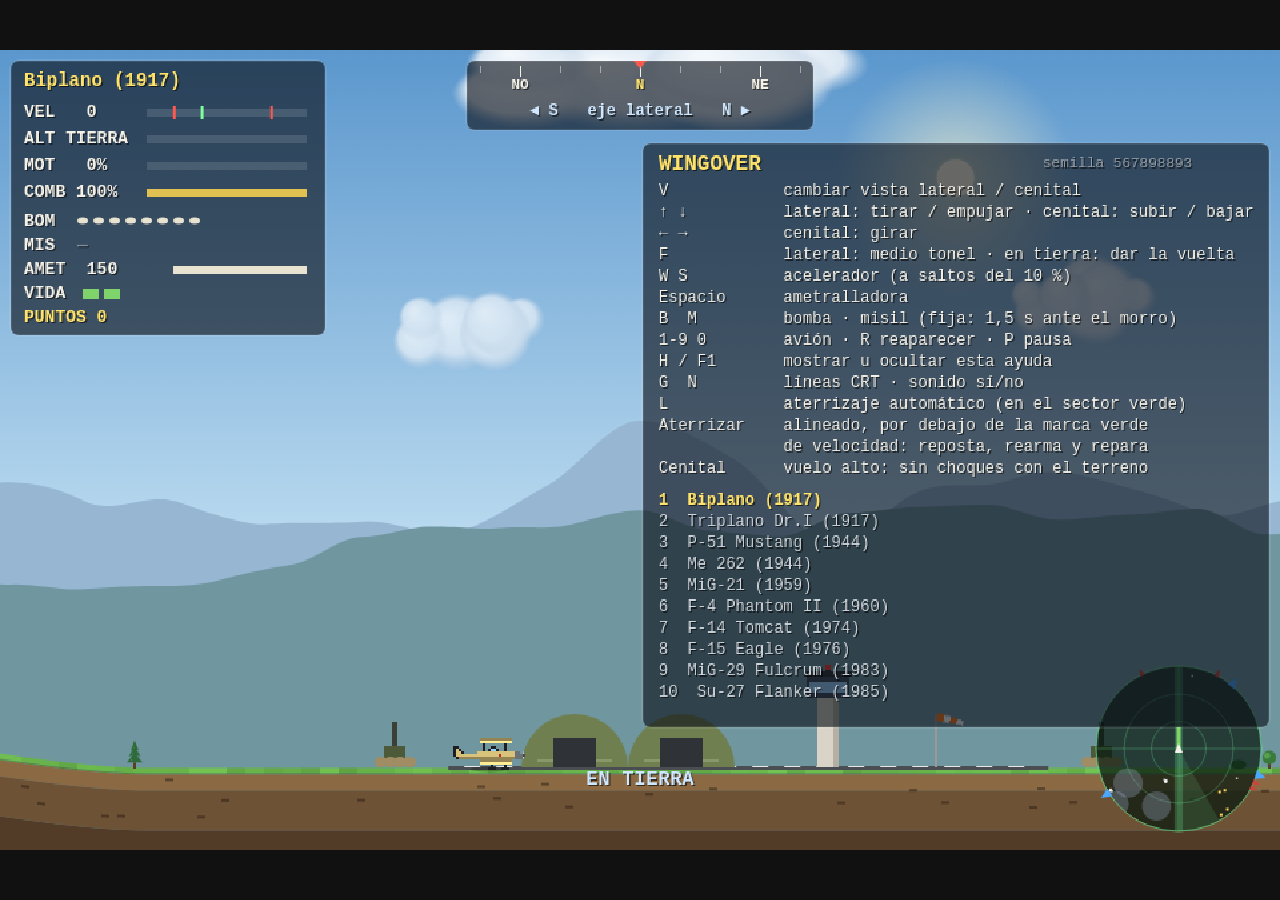
==== wingover/index.html @ 5e741e2a "Deploy Wingover 8c9486f916155c48c1ea925ad4bce26c95c24d15 Danwave/Wingover@8c9486f916155c48c1ea925ad4" ====
<!doctype html>
<html lang="es">
  <head>
    <meta charset="UTF-8" />
    <meta name="viewport" content="width=device-width, initial-scale=1.0" />
    <title>Wingover</title>
    <style>
      html, body { margin: 0; height: 100%; background: #111; }
      body { display: flex; align-items: center; justify-content: center; }
      canvas {
        image-rendering: pixelated;
        max-width: 100vw;
        max-height: 100vh;
        aspect-ratio: 960 / 600;
        width: min(100vw, 160vh);
      }
    </style>
    <script type="module" crossorigin src="./assets/index-KfbelNF6.js"></script>
  </head>
  <body>
    <canvas id="game" width="960" height="600"></canvas>
  </body>
</html>
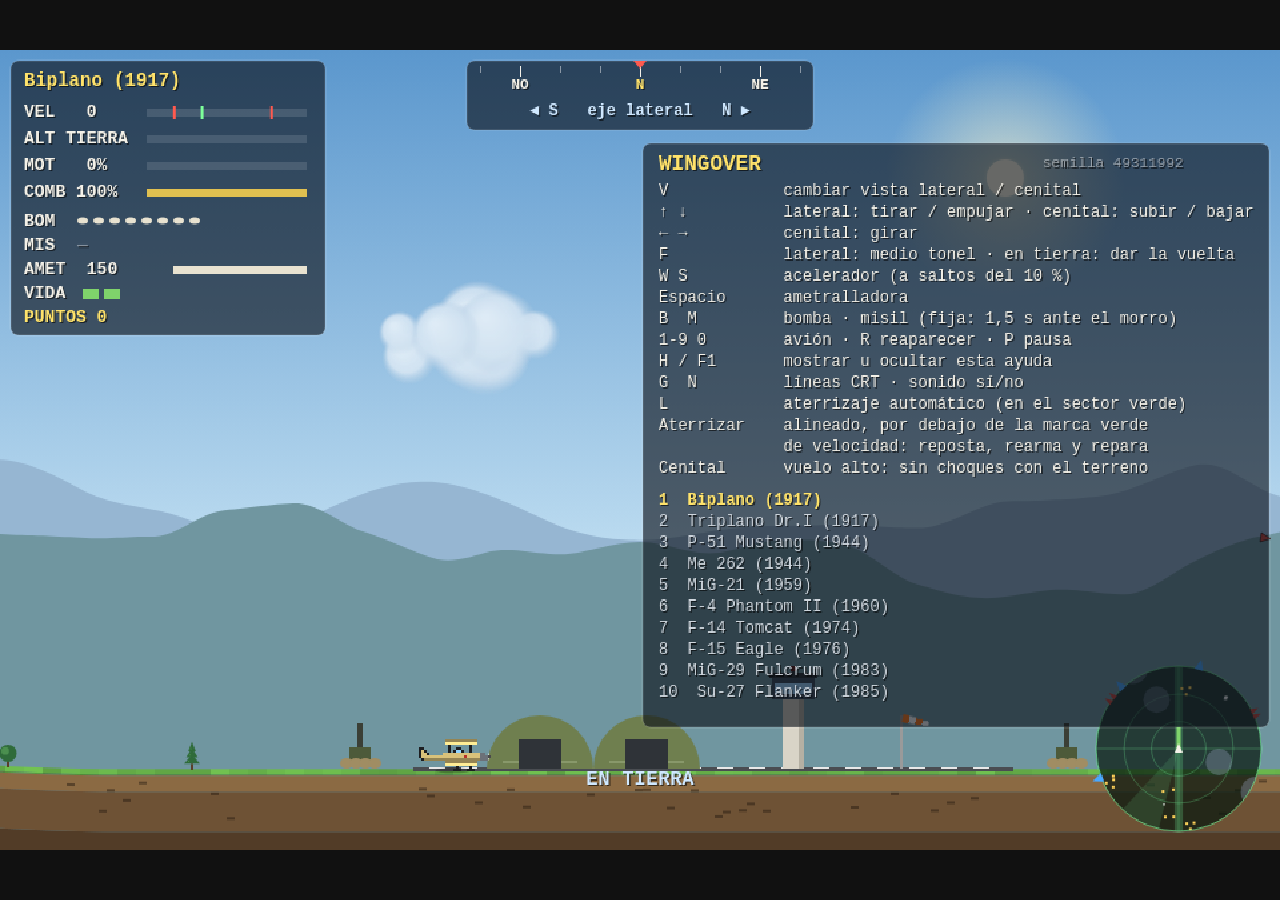
==== commit 8c9ed724: "Deploy Wingover edc41d94c60f84da12ef9b4da922efb825fbb662 Danwave/Wingover@edc41d94c60f84da12ef9b4da9" ====
--- a/wingover/index.html
+++ b/wingover/index.html
@@ -15,7 +15,7 @@
         width: min(100vw, 160vh);
       }
     </style>
-    <script type="module" crossorigin src="./assets/index-KfbelNF6.js"></script>
+    <script type="module" crossorigin src="./assets/index-B1UgqJA7.js"></script>
   </head>
   <body>
     <canvas id="game" width="960" height="600"></canvas>
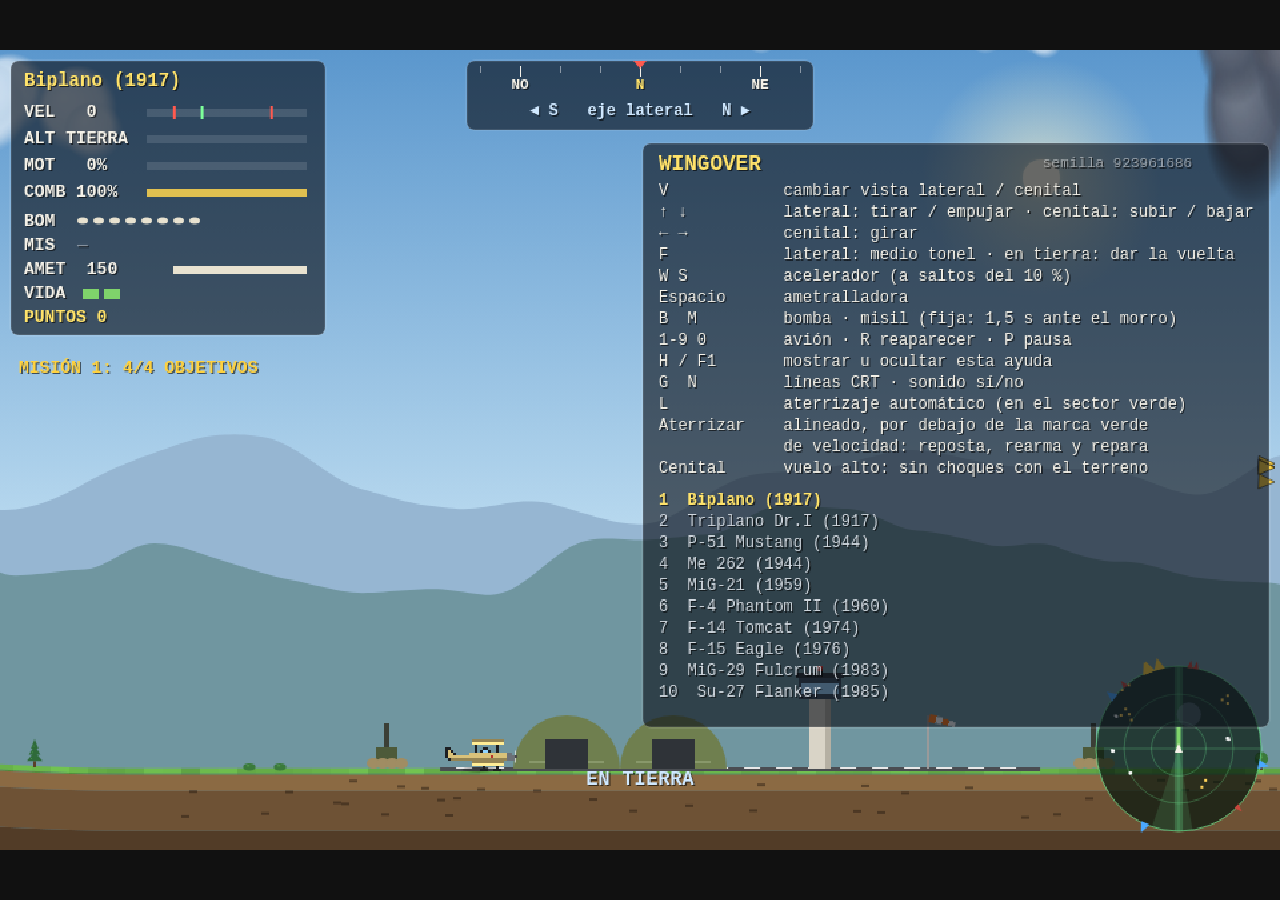
==== commit d78ed68d: "Deploy Wingover 601971fda238fb4e435165faf75a4b828de4789e Danwave/Wingover@601971fda238fb4e435165faf7" ====
--- a/wingover/index.html
+++ b/wingover/index.html
@@ -15,7 +15,7 @@
         width: min(100vw, 160vh);
       }
     </style>
-    <script type="module" crossorigin src="./assets/index-B1UgqJA7.js"></script>
+    <script type="module" crossorigin src="./assets/index-q5rBPvZj.js"></script>
   </head>
   <body>
     <canvas id="game" width="960" height="600"></canvas>
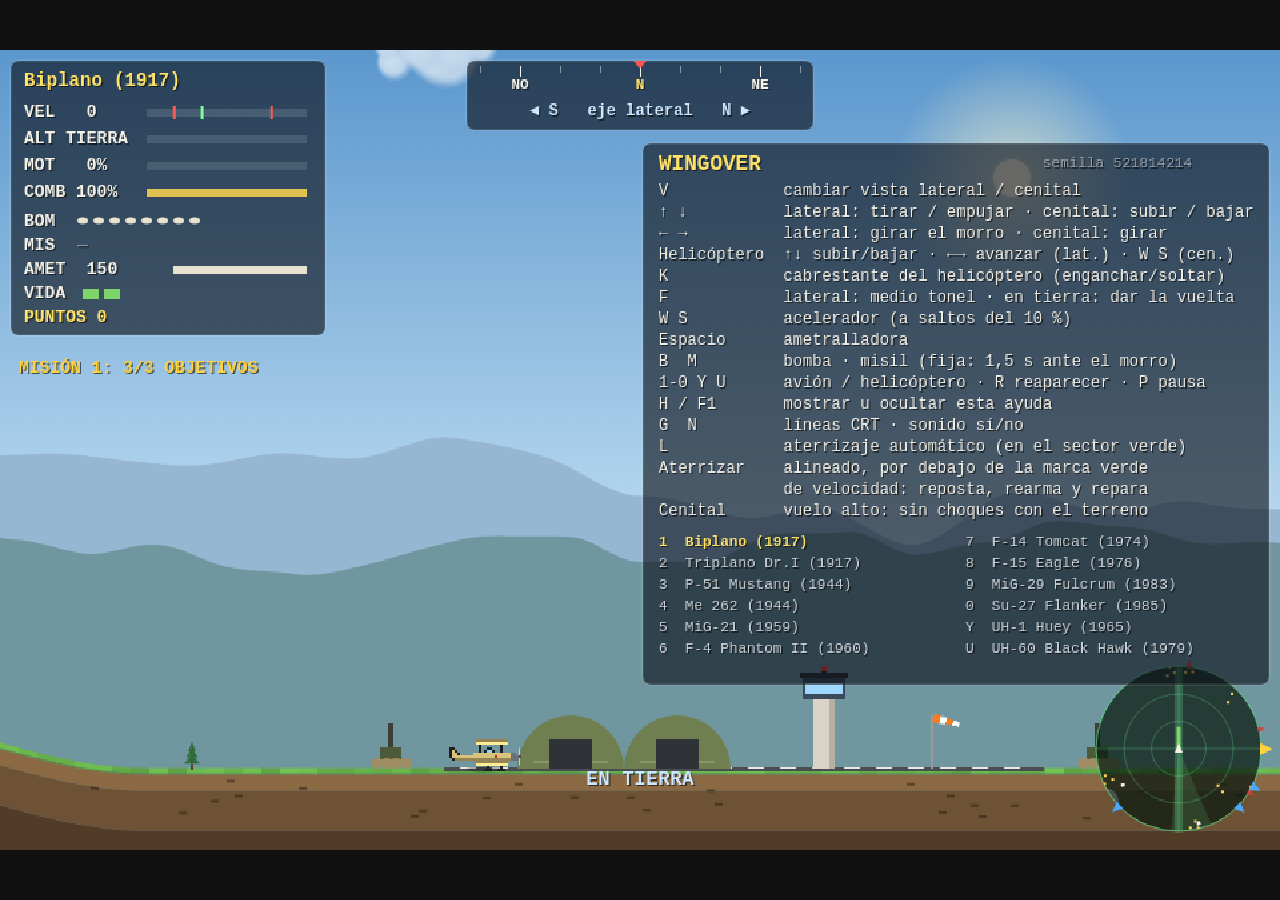
==== commit d0578006: "Deploy Wingover 65eafe3de0462bfe26acb1b0101639fc8eea6ba3 Danwave/Wingover@65eafe3de0462bfe26acb1b010" ====
--- a/wingover/index.html
+++ b/wingover/index.html
@@ -15,7 +15,7 @@
         width: min(100vw, 160vh);
       }
     </style>
-    <script type="module" crossorigin src="./assets/index-q5rBPvZj.js"></script>
+    <script type="module" crossorigin src="./assets/index-BMxTwXnp.js"></script>
   </head>
   <body>
     <canvas id="game" width="960" height="600"></canvas>
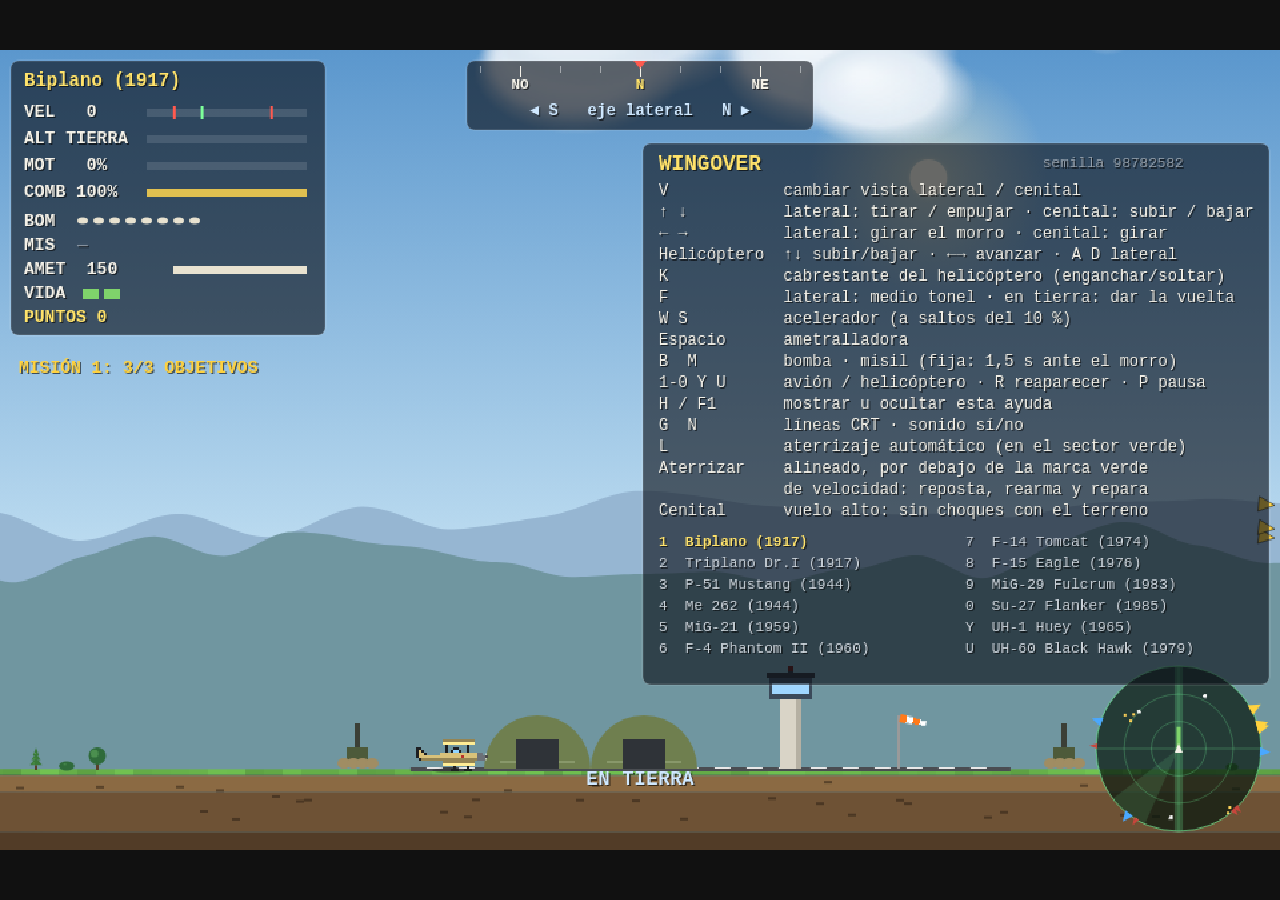
==== commit 24b168a0: "Deploy Wingover 28b5807dc640951333269444b62f859c06c55411 Danwave/Wingover@28b5807dc640951333269444b6" ====
--- a/wingover/index.html
+++ b/wingover/index.html
@@ -15,7 +15,7 @@
         width: min(100vw, 160vh);
       }
     </style>
-    <script type="module" crossorigin src="./assets/index-BMxTwXnp.js"></script>
+    <script type="module" crossorigin src="./assets/index-Bm7LqDwW.js"></script>
   </head>
   <body>
     <canvas id="game" width="960" height="600"></canvas>
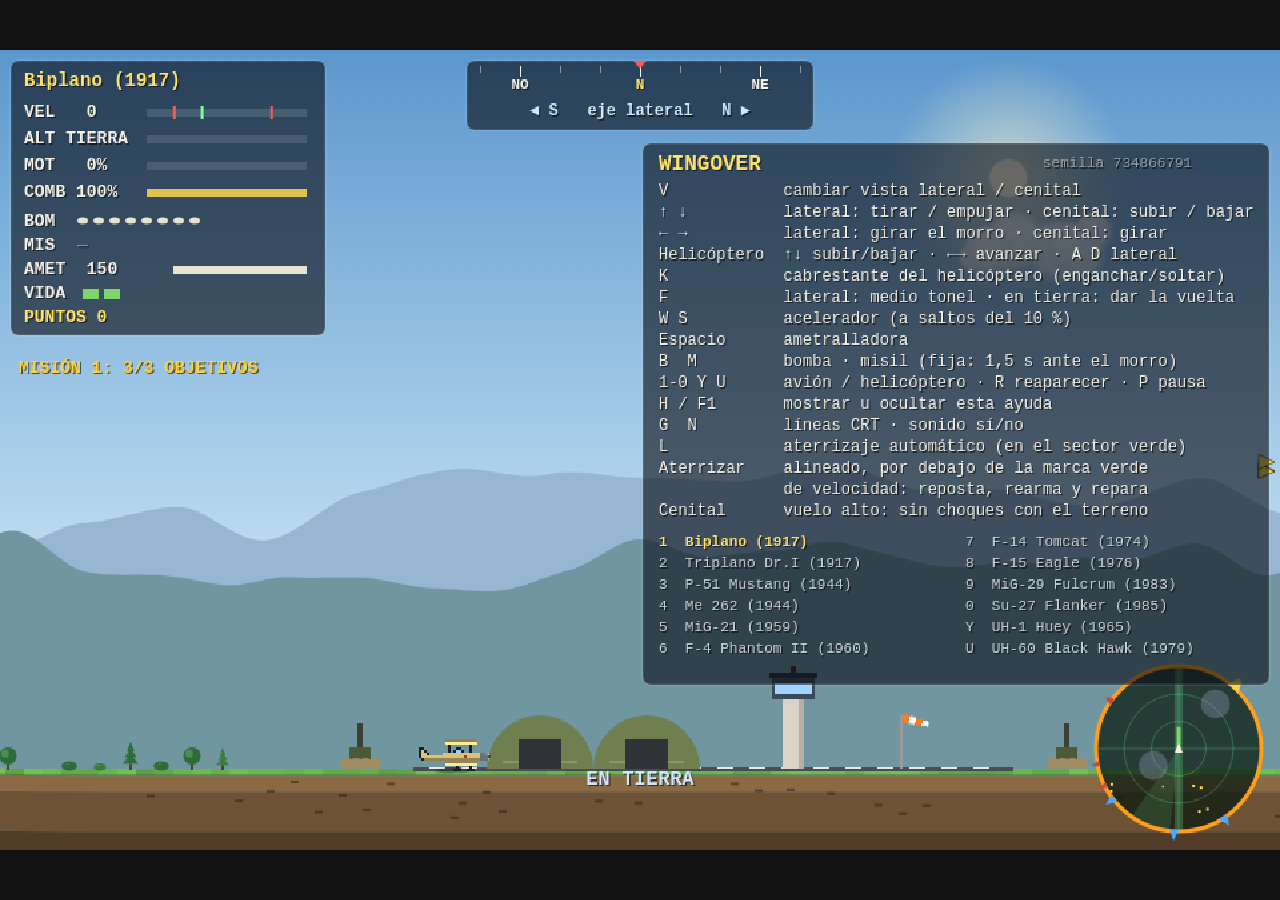
==== commit 5637046b: "Deploy Wingover 481726ae64e439113709d5856dc51aa210625f94 Danwave/Wingover@481726ae64e439113709d5856d" ====
--- a/wingover/index.html
+++ b/wingover/index.html
@@ -15,7 +15,7 @@
         width: min(100vw, 160vh);
       }
     </style>
-    <script type="module" crossorigin src="./assets/index-Bm7LqDwW.js"></script>
+    <script type="module" crossorigin src="./assets/index-vlRoX_SA.js"></script>
   </head>
   <body>
     <canvas id="game" width="960" height="600"></canvas>
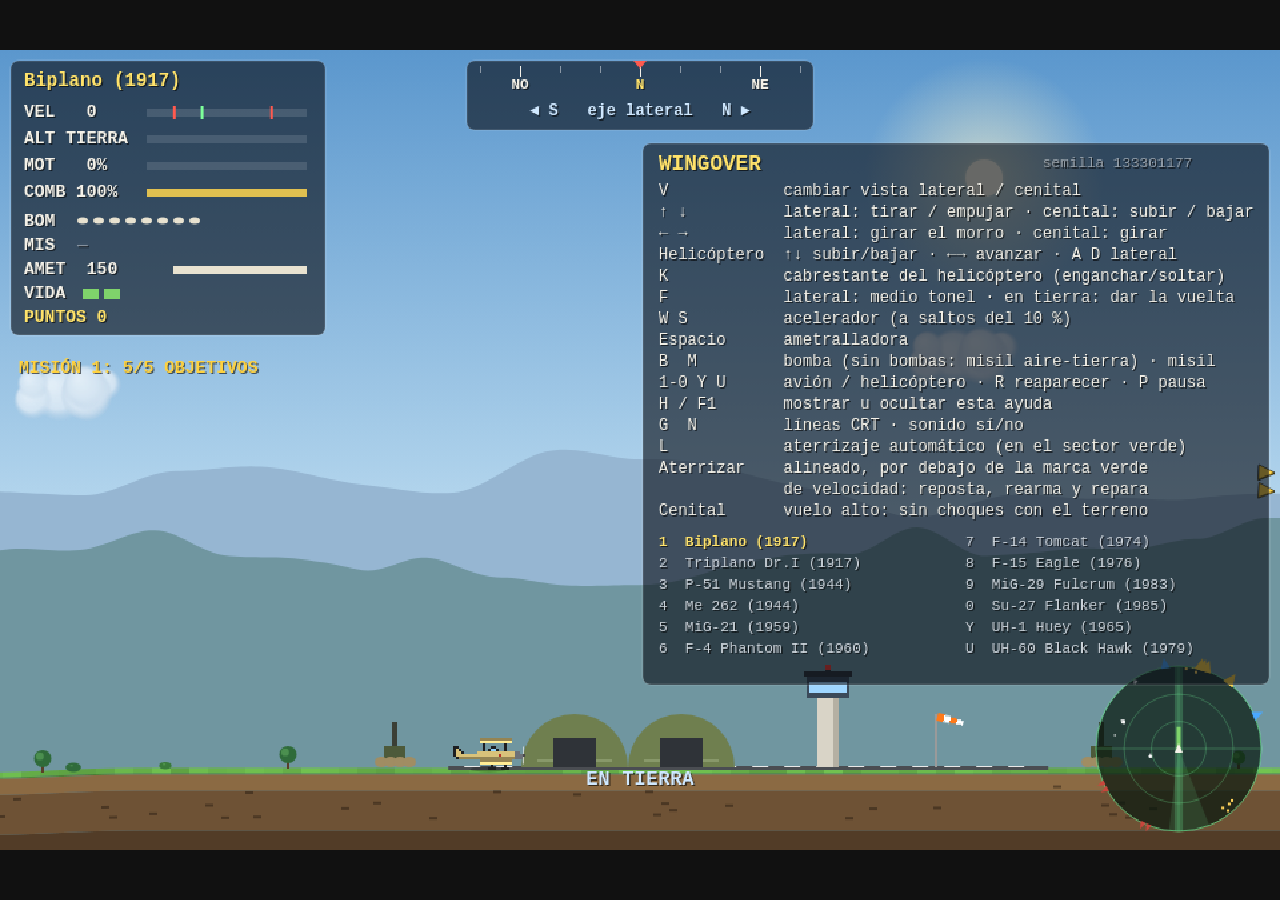
==== commit bc9bd8ab: "Deploy Wingover 8b9ae4d7a680e481468340a11aa6ab6e1247e9e6 Danwave/Wingover@8b9ae4d7a680e481468340a11a" ====
--- a/wingover/index.html
+++ b/wingover/index.html
@@ -15,7 +15,7 @@
         width: min(100vw, 160vh);
       }
     </style>
-    <script type="module" crossorigin src="./assets/index-vlRoX_SA.js"></script>
+    <script type="module" crossorigin src="./assets/index-DUAHVrun.js"></script>
   </head>
   <body>
     <canvas id="game" width="960" height="600"></canvas>
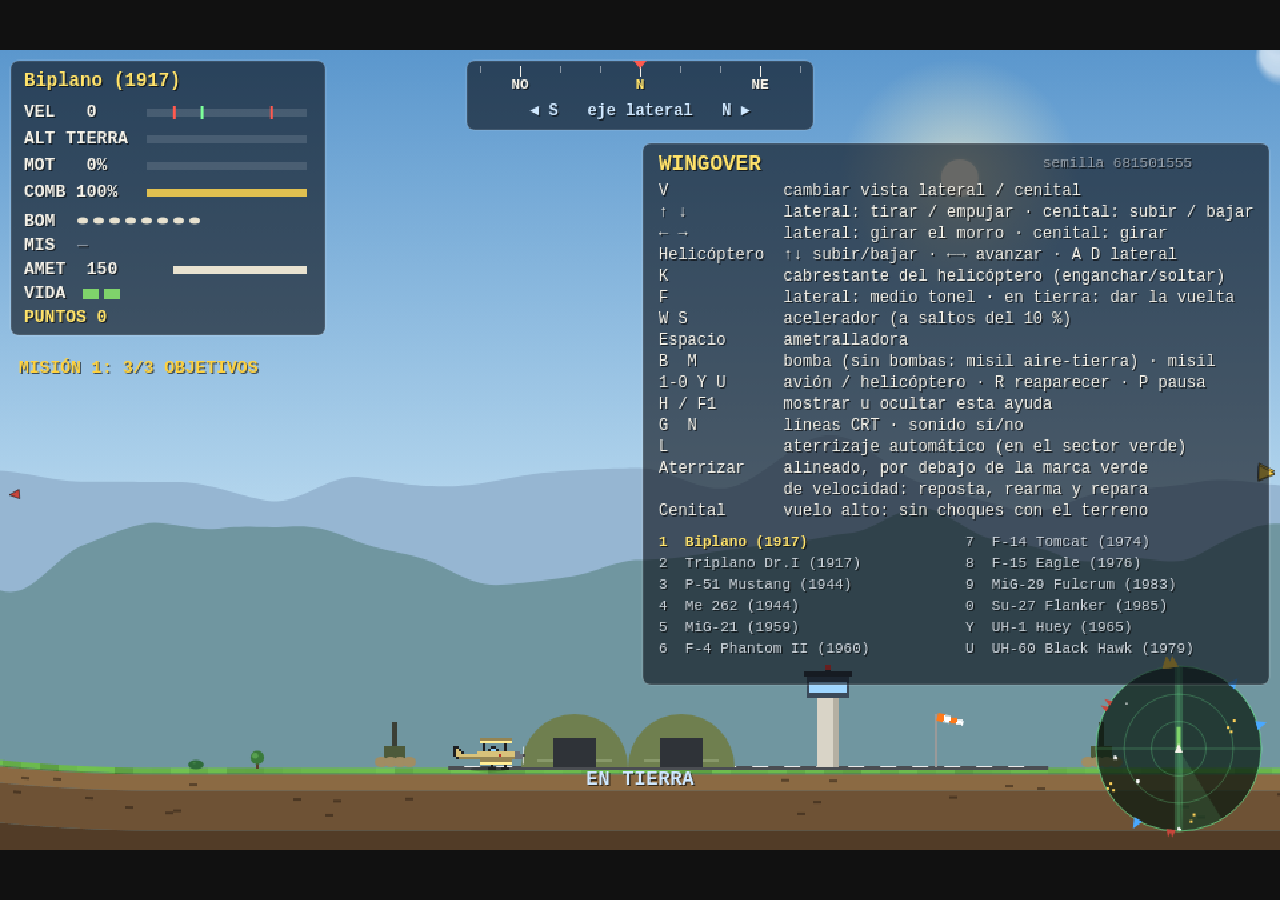
==== commit 2524cac9: "Deploy Wingover 5370e7d6726c50a747ac5688610cffe3f9dc6c00 Danwave/Wingover@5370e7d6726c50a747ac568861" ====
--- a/wingover/index.html
+++ b/wingover/index.html
@@ -15,7 +15,7 @@
         width: min(100vw, 160vh);
       }
     </style>
-    <script type="module" crossorigin src="./assets/index-DUAHVrun.js"></script>
+    <script type="module" crossorigin src="./assets/index-D1SPr6Ak.js"></script>
   </head>
   <body>
     <canvas id="game" width="960" height="600"></canvas>
